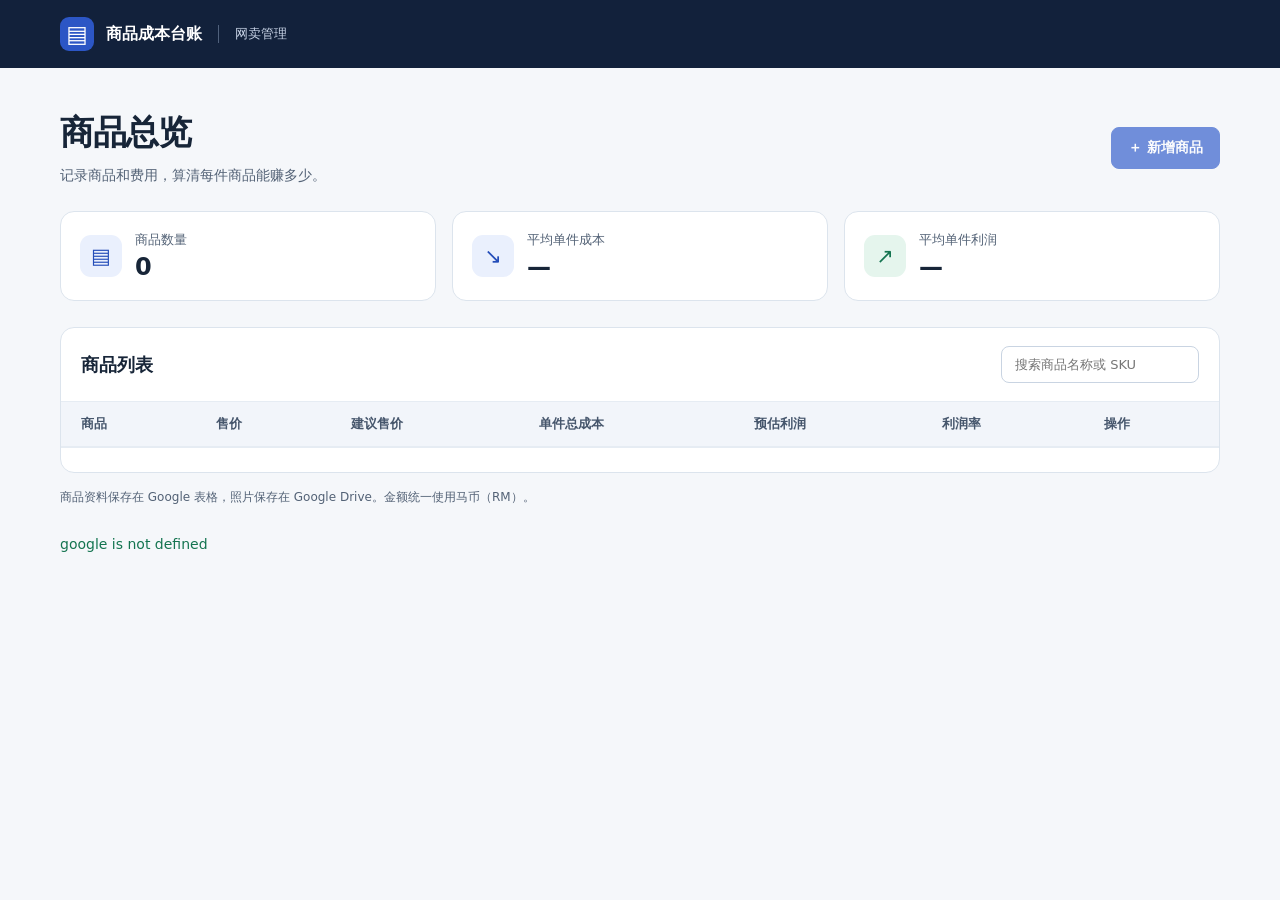
==== apps-script/Index.html @ 19ebf345 "Calculate unit cost from batch purchase" ====
<!doctype html>
<html lang="zh-Hans">
<head>
<meta charset="utf-8"><meta name="viewport" content="width=device-width,initial-scale=1">
<meta name="description" content="管理网卖商品，计算单件成本和预估利润">
<title>商品成本台账</title>
<style>
:root{font-family:Inter,"PingFang SC","Microsoft YaHei",system-ui,sans-serif;color:#172538;background:#f5f7fa;--muted:#536276;--border:#dce4ed;--blue:#194ac5;--green:#147450}
*{box-sizing:border-box}body{margin:0}button,input,select{font:inherit}button{cursor:pointer}button:disabled{cursor:wait;opacity:.6}[hidden]{display:none!important}
.wrap{width:min(1160px,calc(100% - 48px));margin:auto}.bar{background:#12213b;color:white}.brand{height:68px;display:flex;align-items:center;gap:12px;font-size:16px;font-weight:700}.logo{display:grid;place-items:center;width:34px;height:34px;border-radius:9px;background:#2c56c5;font-size:23px}.divider{height:18px;border-left:1px solid #50617c;margin:0 4px}.sub{color:#c9d4e7;font-size:13px;font-weight:400}
.heading{display:flex;align-items:center;justify-content:space-between;gap:16px;margin:42px 0 25px}h1{margin:0;font-size:34px;letter-spacing:-.04em}p{color:var(--muted);font-size:14px;line-height:1.6;margin:8px 0 0}
button,select,input{border:1px solid #c9d4e2;border-radius:8px;background:white;color:inherit;padding:10px 13px}button{font-weight:650;font-size:14px;white-space:nowrap}button:hover{background:#edf2f8}.primary{background:var(--blue);color:white;border-color:var(--blue);padding:11px 16px}.primary:hover{background:#143ba0}.stats{display:grid;grid-template-columns:repeat(3,1fr);gap:16px;margin-bottom:26px}
.card,.panel{background:white;border:1px solid var(--border);border-radius:14px}.card{display:grid;grid-template-columns:42px 1fr;gap:4px 13px;align-items:center;padding:19px;color:var(--muted);font-size:13px}.card strong{color:#172538;font-size:24px;overflow-wrap:anywhere}.stat-icon{width:42px;height:42px;border-radius:11px;background:#eaf0fd;color:#244db9;grid-row:span 2;display:grid;place-items:center;font-size:21px}.card:last-child .stat-icon{background:#e5f5ed;color:var(--green)}
.toolbar{display:flex;justify-content:space-between;align-items:center;gap:12px;padding:18px 20px}.toolbar h2,.modal-head h2{font-size:18px;margin:0}.filters{display:flex;gap:8px}.filters input,.filters select{font-size:13px}.scroll{overflow:auto}table{width:100%;min-width:790px;border-collapse:collapse;text-align:left;font-size:14px}th{font-size:13px;color:#46566c;background:#f2f5fa;font-weight:650}td,th{padding:13px 20px;border-block:1px solid #e6ecf3;white-space:nowrap}td{font-variant-numeric:tabular-nums}.product{display:flex;gap:10px;align-items:center}.product img,.placeholder{width:42px;height:42px;object-fit:cover;border-radius:8px;background:#eaf0fd}.placeholder{display:grid;place-items:center;color:#3458ad}.sku{display:block;color:var(--muted);font-size:12px;margin-top:4px}.product strong{white-space:normal;overflow-wrap:anywhere}.positive{color:var(--green)}.negative,.danger,#error{color:#ac2836}.empty{text-align:center;padding:44px 15px}.empty-icon{width:56px;height:56px;border-radius:15px;background:#eaf0fd;color:var(--blue);display:grid;place-items:center;margin:auto;font-size:28px}.empty h3{margin:14px 0 0}.empty button{margin-top:17px}.list-footer{padding:12px 20px;color:var(--muted);font-size:13px;border-top:1px solid #e6ecf3}.foot{margin:15px 0 25px;font-size:12px}
dialog{width:min(570px,calc(100% - 24px));max-height:calc(100dvh - 24px);border:1px solid var(--border);border-radius:16px;padding:0;color:inherit}dialog::backdrop{background:#12213b99}.modal-head,.modal-foot{padding:14px 20px;display:flex;align-items:center;justify-content:space-between;gap:10px}.modal-head{border-bottom:1px solid var(--border)}.modal-foot{border-top:1px solid var(--border)}.modal-body{padding:16px 20px}.modal-body h3{font-size:15px;margin:20px 0 10px}.modal-body h3 span{font-size:12px;color:var(--muted)}.fields,.estimate{display:grid;grid-template-columns:1fr 1fr;gap:10px}.fields input{display:block;width:100%;margin-top:5px}label,.estimate{font-size:13px;font-weight:600}.photo{display:flex;gap:12px;align-items:center;margin-bottom:14px}.photo img{width:72px;height:72px;border-radius:8px;object-fit:cover}.photo input{display:block;margin-top:5px;max-width:100%;font-size:12px}.estimate{margin-top:16px;padding:13px;background:#edf2fb;border-radius:8px;color:#43536c}.estimate strong{display:block;color:#15243a;margin-top:3px}.actions{display:flex;gap:8px;margin-left:auto}.link,.icon-button{border:0;background:transparent;color:var(--blue)}.link{padding:4px 0}.icon-button{font-size:24px;line-height:1;padding:4px 8px}.danger{border-color:#f0cbd0}#error:empty,#notice:empty{display:none}#notice{color:var(--green)}
@media(max-width:610px){.wrap{width:calc(100% - 28px)}.heading{margin-top:27px;align-items:flex-start}h1{font-size:26px}.stats{gap:7px}.card{display:flex;flex-direction:column;align-items:flex-start;padding:10px;gap:5px}.card strong{font-size:15px}.stat-icon{width:29px;height:29px;font-size:16px}.toolbar{align-items:flex-start;flex-direction:column;padding:14px}.filters{width:100%}.filters input{min-width:0;flex:1}.filters select{max-width:48%;padding-inline:5px}td,th{padding-inline:14px}}

</style>

</head>
<body>
<header class="bar"><div class="wrap brand"><span class="logo" aria-hidden="true">▤</span> 商品成本台账 <span class="divider"></span><span class="sub">网卖管理</span></div></header>
<main class="wrap">
<section class="heading"><div><h1>商品总览</h1><p>记录商品和费用，算清每件商品能赚多少。</p></div><button class="primary" id="add">＋ 新增商品</button></section>
<section class="stats" aria-label="商品摘要">
<div class="card"><span class="stat-icon" aria-hidden="true">▤</span><span>商品数量</span><strong id="count">0</strong></div>
<div class="card"><span class="stat-icon" aria-hidden="true">↘</span><span>平均单件成本</span><strong id="avgCost">—</strong></div>
<div class="card"><span class="stat-icon" aria-hidden="true">↗</span><span>平均单件利润</span><strong id="avgProfit">—</strong></div>
</section>
<section class="panel" aria-labelledby="listTitle">
<div class="toolbar"><h2 id="listTitle">商品列表</h2><div class="filters"><input id="search" type="search" placeholder="搜索商品名称或 SKU" aria-label="搜索商品"></div></div>
<div class="scroll"><table><thead><tr><th scope="col">商品</th><th scope="col">售价</th><th scope="col">建议售价</th><th scope="col">单件总成本</th><th scope="col">预估利润</th><th scope="col">利润率</th><th scope="col">操作</th></tr></thead><tbody id="rows"></tbody></table></div>
<div id="empty" class="empty" hidden><div class="empty-icon" aria-hidden="true">▤</div><h3 id="emptyTitle"></h3><p id="emptyText"></p><button class="primary" id="emptyAdd">＋ 新增商品</button></div>
<div id="listFooter" class="list-footer"></div>
</section>
<p class="foot">商品资料保存在 Google 表格，照片保存在 Google Drive。金额统一使用马币（RM）。</p>
<p id="notice" role="status"></p>
</main>
<dialog id="editor" aria-labelledby="editorTitle"><form id="productForm">
<div class="modal-head"><h2 id="editorTitle"></h2><button type="button" id="close" class="icon-button" aria-label="关闭">×</button></div>
<div class="modal-body">
<div class="photo"><img id="photoPreview" alt="商品照片预览" hidden><div><label for="photo">商品照片</label><input id="photo" type="file" accept="image/*"><button id="removePhoto" type="button" class="link" hidden>移除照片</button></div></div>
<div class="fields"><label>商品名称<input name="name" required maxlength="100" placeholder="例如 帆布手提包"></label><label>商品编号 SKU（选填）<input name="sku" maxlength="60" placeholder="例如 BAG-001"></label></div>
<h3>售价与单件费用 <span id="formCurrency"></span></h3>
<div class="fields">
<label>售价<input name="price" type="number" min="0" max="999999999" step="0.01" required placeholder="0.00"></label>
<label>进货总金额<input name="purchaseTotal" type="number" min="0" max="999999999" step="0.01" required placeholder="0.00"></label>
<label>进货数量（件）<input name="quantity" type="number" min="1" max="999999999" step="1" required placeholder="例如 50"></label>
<label>包装费<input name="packaging" type="number" min="0" max="999999999" step="0.01" placeholder="0.00"></label>
<label>卖家承担的运费<input name="shipping" type="number" min="0" max="999999999" step="0.01" placeholder="0.00"></label>
<label>平台费率 (%)<input name="rate" type="number" min="0" max="100" step="0.01" placeholder="0"></label>
<label>目标利润率 (%)<input name="target" type="number" min="0" max="100" step="0.01" value="20" required></label>
<label>其他费用<input name="other" type="number" min="0" max="999999999" step="0.01" placeholder="0.00"></label>
</div>
<div class="estimate"><div>每件进货成本 <strong id="unitPurchase"></strong></div><div>建议售价 <strong id="suggested"></strong></div><div>平台费 <strong id="fee"></strong></div><div>单件总成本 <strong id="cost"></strong></div><div>预估利润 <strong id="profit"></strong></div><div>利润率 <strong id="margin"></strong></div></div>
<p id="error" role="alert"></p>
</div>
<div class="modal-foot"><button type="button" id="delete" class="danger">删除商品</button><div class="actions"><button type="button" id="cancel">取消</button><button class="primary" id="save" type="submit">保存商品</button></div></div>
</form></dialog>
<script>
const by = id => document.getElementById(id);
const form = by('productForm');
const editor = by('editor');
const amounts = ['price', 'purchaseTotal', 'packaging', 'shipping', 'rate', 'other', 'target'];
let ready = false, products = [], active, photo, preview, busy = false;
const money = cents => 'RM ' + (cents / 100).toLocaleString('en-MY', {
  minimumFractionDigits: 2, maximumFractionDigits: 2
});
const percentage = value => value == null ? '—' : value.toFixed(1) + '%';

function calculate(p) {
  const fee = Number((BigInt(p.price) * BigInt(p.rate) + 5000n) / 10000n);
  const cost = p.purchase + p.packaging + p.shipping + p.other + fee;
  const profit = p.price - cost;
  const remaining = 10000 - p.rate - p.target;
  const base = p.purchase + p.packaging + p.shipping + p.other;
  const numerator = BigInt(base) * 10000n + (p.rate > 0 ? 5000n : 0n);
  const suggested = remaining > 0 ? Math.max(1, Number((numerator + BigInt(remaining) - 1n) / BigInt(remaining))) : null;
  return { fee, cost, profit, suggested, margin: p.price ? 100 * profit / p.price : null };
}

function rpc(method, ...args) {
  return new Promise((resolve, reject) => {
    const script = google.script.run.withSuccessHandler(resolve).withFailureHandler(reject);
    script[method](...args);
  });
}

const photoCache = new Map();
function loadPhoto(product) {
  const key = product.id + ':' + product.revision;
  if (!photoCache.has(key)) {
    const request = rpc('photoForProduct', product.id).catch(() => {
      photoCache.delete(key);
      return '';
    });
    photoCache.set(key, request);
  }
  return photoCache.get(key);
}

function newProductId() {
  return Array.from(crypto.getRandomValues(new Uint8Array(16)), byte => byte.toString(16).padStart(2, '0')).join('')
    .replace(/^(.{8})(.{4})(.{4})(.{4})(.{12})$/, '$1-$2-$3-$4-$5');
}

function asDataUrl(blob) {
  return new Promise((resolve, reject) => {
    const reader = new FileReader();
    reader.onload = () => resolve(reader.result);
    reader.onerror = () => reject(new Error('无法读取照片。'));
    reader.readAsDataURL(blob);
  });
}

function element(tag, value, className) {
  const node = document.createElement(tag);
  if (value != null) node.textContent = value;
  if (className) node.className = className;
  return node;
}

function render() {
  const body = by('rows');
  body.replaceChildren();
  const query = by('search').value.trim().toLowerCase();
  const filtered = products.filter(p => p.name.toLowerCase().includes(query) || p.sku.toLowerCase().includes(query));
  for (const p of filtered) {
    const { cost, profit, margin, suggested } = calculate(p);
    const row = body.insertRow();
    const info = element('div', null, 'product');
    if (p.photo) {
      const img = element('img');
      img.alt = '';
      img.loading = 'lazy';
      loadPhoto(p).then(source => { if (source) img.src = source; });
      info.append(img);
    } else {
      const placeholder = element('span', '▧', 'placeholder');
      placeholder.setAttribute('aria-hidden', 'true');
      info.append(placeholder);
    }
    const labels = element('div');
    labels.append(element('strong', p.name));
    if (p.sku) labels.append(element('span', p.sku, 'sku'));
    info.append(labels);
    row.insertCell().append(info);
    row.insertCell().textContent = money(p.price);
    row.insertCell().textContent = suggested == null ? '无法达到' : money(suggested);
    row.insertCell().textContent = money(cost);
    const profitCell = row.insertCell();
    profitCell.textContent = money(profit);
    profitCell.className = profit < 0 ? 'negative' : profit > 0 ? 'positive' : '';
    row.insertCell().textContent = percentage(margin);
    const edit = element('button', '查看 / 编辑');
    edit.setAttribute('aria-label', '查看或编辑 ' + p.name);
    edit.addEventListener('click', () => openEditor(p));
    row.insertCell().append(edit);
  }
  const totals = products.reduce((sum, p) => {
    const result = calculate(p);
    return { cost: sum.cost + result.cost, profit: sum.profit + result.profit };
  }, {cost: 0, profit: 0});
  by('count').textContent = products.length;
  by('avgCost').textContent = products.length ? money(totals.cost / products.length) : '—';
  by('avgProfit').textContent = products.length ? money(totals.profit / products.length) : '—';
  by('empty').hidden = filtered.length > 0;
  by('emptyTitle').textContent = products.length ? '找不到符合条件的商品' : '还没有商品';
  by('emptyText').textContent = products.length ? '试试其他商品名称或 SKU。' : '新增第一个商品，就能看到单件成本和利润。';
  by('emptyAdd').hidden = products.length > 0;
  by('listFooter').textContent = query ? `显示 ${filtered.length} 件，共 ${products.length} 件商品` : `共 ${products.length} 件商品`;
}

function readAmounts() {
  const values = Object.fromEntries(amounts.map(key => [key, Math.round((Number(form.elements[key].value) || 0) * 100)]));
  const quantity = Number(form.elements.quantity.value);
  const purchase = quantity > 0 ? Math.round(values.purchaseTotal / quantity) : 0;
  return {...values, quantity, purchase};
}

function updateEstimate() {
  const input = readAmounts();
  const validPurchase = form.elements.purchaseTotal.validity.valid && form.elements.quantity.validity.valid;
  by('unitPurchase').textContent = validPurchase ? money(input.purchase) : '—';
  const canSuggest = validPurchase &&
    ['packaging', 'shipping', 'rate', 'other', 'target'].every(key => form.elements[key].validity.valid);
  const recommendation = canSuggest ? calculate({...input, price: 0}).suggested : null;
  by('suggested').textContent = recommendation == null ? (canSuggest ? '费率与目标合计须低于 100%' : '—') : money(recommendation);
  const valid = validPurchase && amounts.every(key => form.elements[key].validity.valid || form.elements[key].validity.valueMissing);
  const values = valid ? calculate(input) : {};
  for (const id of ['fee', 'cost', 'profit']) by(id).textContent = values[id] == null ? '—' : money(values[id]);
  by('margin').textContent = percentage(values.margin);
}

function showPhoto() {
  if (preview?.startsWith('blob:')) URL.revokeObjectURL(preview);
  preview = photo instanceof Blob ? URL.createObjectURL(photo) : '';
  if (preview) by('photoPreview').src = preview;
  else by('photoPreview').removeAttribute('src');
  by('photoPreview').hidden = !preview;
  const item = active;
  if (photo === true && item) loadPhoto(item).then(source => {
    if (!source || !editor.open || active !== item || photo !== true) return;
    by('photoPreview').src = source;
    by('photoPreview').hidden = false;
  });
  by('removePhoto').hidden = !photo;
}

function openEditor(product) {
  if (!ready) return;
  form.reset();
  active = product;
  photo = product?.photo || null;
  by('error').textContent = '';
  by('notice').textContent = '';
  by('editorTitle').textContent = product ? '编辑商品' : '新增商品';
  by('delete').hidden = !product;
  by('formCurrency').textContent = 'RM';
  if (product) {
    form.elements.name.value = product.name;
    form.elements.sku.value = product.sku;
    form.elements.quantity.value = product.quantity;
    for (const key of amounts) form.elements[key].value = product[key] / 100;
  }
  showPhoto();
  updateEstimate();
  editor.showModal();
  form.elements.name.focus();
}

function setBusy(value) {
  busy = value;
  for (const id of ['save', 'delete', 'close', 'cancel', 'photo', 'removePhoto']) by(id).disabled = value;
}

async function refresh() {
  products = await rpc('listProducts');
  render();
}

by('add').onclick = by('emptyAdd').onclick = () => openEditor();
by('search').oninput = render;
by('close').onclick = by('cancel').onclick = () => editor.close();
editor.addEventListener('cancel', event => { if (busy) event.preventDefault(); });
editor.addEventListener('close', () => {
  photo = null;
  showPhoto();
});
form.addEventListener('input', updateEstimate);
by('photo').onchange = async () => {
  const file = by('photo').files[0];
  if (!file) return;
  by('error').textContent = '';
  setBusy(true);
  try {
    if (!file.type.startsWith('image/') || file.size > 20 * 1024 * 1024) throw new Error();
    const bitmap = await createImageBitmap(file);
    try {
      const ratio = Math.min(1, 900 / Math.max(bitmap.width, bitmap.height));
      const canvas = document.createElement('canvas');
      canvas.width = Math.max(1, Math.round(bitmap.width * ratio));
      canvas.height = Math.max(1, Math.round(bitmap.height * ratio));
      canvas.getContext('2d').drawImage(bitmap, 0, 0, canvas.width, canvas.height);
      const compressed = await new Promise(resolve => canvas.toBlob(resolve, 'image/webp', .85));
      if (!compressed) throw new Error();
      photo = compressed;
      showPhoto();
    } finally {
      bitmap.close();
    }
  } catch {
    by('photo').value = '';
    by('error').textContent = '无法读取照片。请选择可打开且小于 20 MB 的图片。';
  } finally {
    setBusy(false);
  }
};
by('removePhoto').onclick = () => {
  if (busy) return;
  photo = null;
  by('photo').value = '';
  showPhoto();
};
form.onsubmit = async event => {
  event.preventDefault();
  if (busy) return;
  const name = form.elements.name.value.trim();
  if (!name) {
    by('error').textContent = '请输入商品名称。';
    form.elements.name.focus();
    return;
  }
  const product = {
    id: active?.id || newProductId(), name, sku: form.elements.sku.value.trim(),
    ...readAmounts(), revision: active?.revision, keepPhoto: photo === true
  };
  setBusy(true);
  try {
    const photoData = photo instanceof Blob ? await asDataUrl(photo) : '';
    const saved = await rpc('saveProduct', product, photoData);
    products = [saved, ...products.filter(item => item.id !== saved.id)];
    render();
    editor.close();
    by('notice').textContent = '商品已保存。';
  } catch (error) {
    by('error').textContent = error.message || '无法保存商品，请重试。';
  } finally {
    setBusy(false);
  }
};
by('delete').onclick = async () => {
  if (busy || !active || !confirm('确定删除这件商品和照片？')) return;
  setBusy(true);
  try {
    await rpc('deleteProduct', active.id, active.revision);
    products = products.filter(item => item.id !== active.id);
    render();
    editor.close();
    by('notice').textContent = '商品已删除。';
  } catch {
    by('error').textContent = '无法删除商品，请重试。';
  } finally {
    setBusy(false);
  }
};

by('add').disabled = by('emptyAdd').disabled = true;
refresh().then(() => {
  ready = true;
  by('add').disabled = by('emptyAdd').disabled = false;
}).catch(error => {
  by('notice').textContent = error.message || '无法读取商品资料。请重新打开页面。';
});
window.addEventListener('focus', () => {
  if (ready && !editor.open && !busy) refresh().catch(() => {});
});

</script>
</body>
</html>
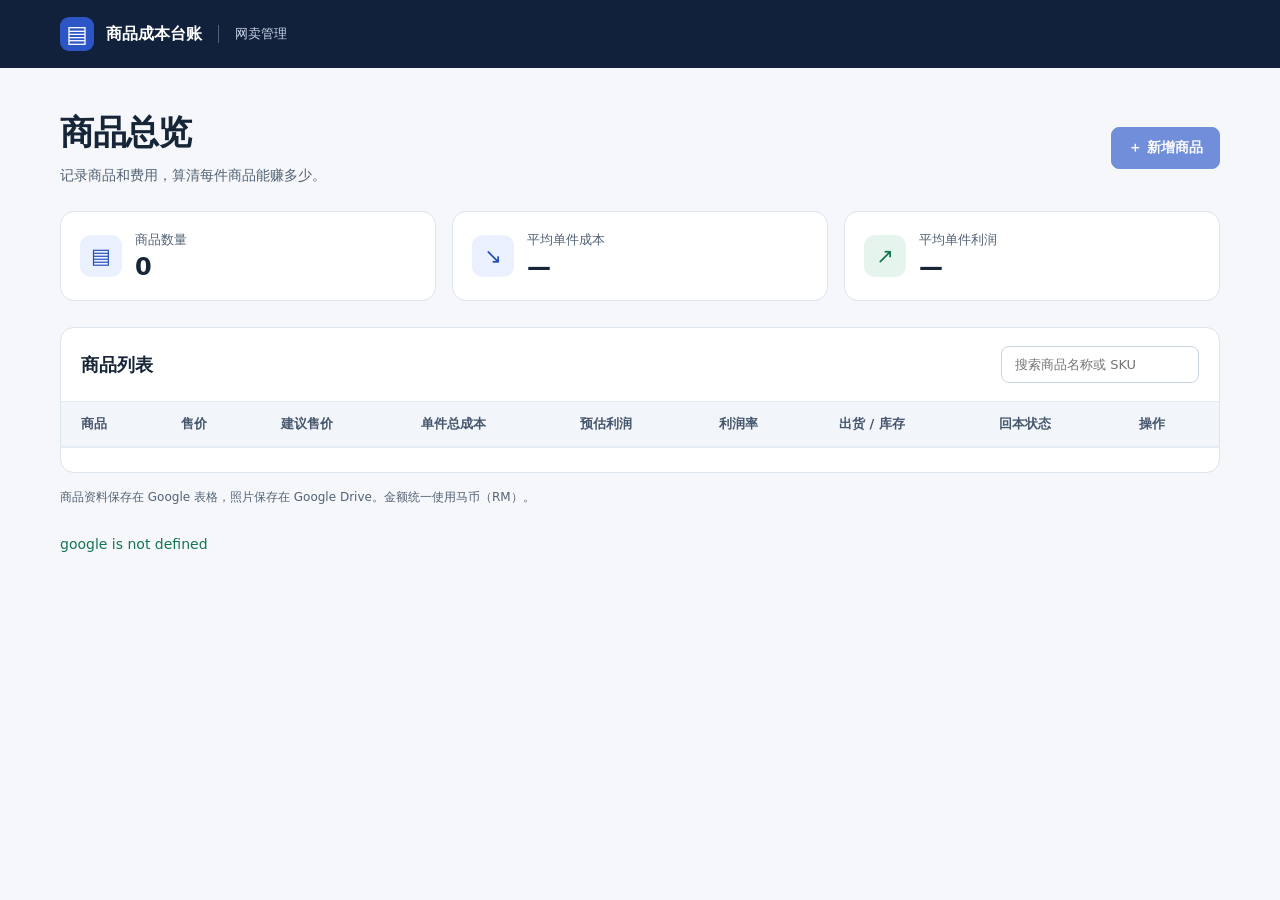
==== commit 17adf927: "Track purchase confirmation shipments and break-even" ====
--- a/apps-script/Index.html
+++ b/apps-script/Index.html
@@ -11,10 +11,11 @@
 .heading{display:flex;align-items:center;justify-content:space-between;gap:16px;margin:42px 0 25px}h1{margin:0;font-size:34px;letter-spacing:-.04em}p{color:var(--muted);font-size:14px;line-height:1.6;margin:8px 0 0}
 button,select,input{border:1px solid #c9d4e2;border-radius:8px;background:white;color:inherit;padding:10px 13px}button{font-weight:650;font-size:14px;white-space:nowrap}button:hover{background:#edf2f8}.primary{background:var(--blue);color:white;border-color:var(--blue);padding:11px 16px}.primary:hover{background:#143ba0}.stats{display:grid;grid-template-columns:repeat(3,1fr);gap:16px;margin-bottom:26px}
 .card,.panel{background:white;border:1px solid var(--border);border-radius:14px}.card{display:grid;grid-template-columns:42px 1fr;gap:4px 13px;align-items:center;padding:19px;color:var(--muted);font-size:13px}.card strong{color:#172538;font-size:24px;overflow-wrap:anywhere}.stat-icon{width:42px;height:42px;border-radius:11px;background:#eaf0fd;color:#244db9;grid-row:span 2;display:grid;place-items:center;font-size:21px}.card:last-child .stat-icon{background:#e5f5ed;color:var(--green)}
-.toolbar{display:flex;justify-content:space-between;align-items:center;gap:12px;padding:18px 20px}.toolbar h2,.modal-head h2{font-size:18px;margin:0}.filters{display:flex;gap:8px}.filters input,.filters select{font-size:13px}.scroll{overflow:auto}table{width:100%;min-width:790px;border-collapse:collapse;text-align:left;font-size:14px}th{font-size:13px;color:#46566c;background:#f2f5fa;font-weight:650}td,th{padding:13px 20px;border-block:1px solid #e6ecf3;white-space:nowrap}td{font-variant-numeric:tabular-nums}.product{display:flex;gap:10px;align-items:center}.product img,.placeholder{width:42px;height:42px;object-fit:cover;border-radius:8px;background:#eaf0fd}.placeholder{display:grid;place-items:center;color:#3458ad}.sku{display:block;color:var(--muted);font-size:12px;margin-top:4px}.product strong{white-space:normal;overflow-wrap:anywhere}.positive{color:var(--green)}.negative,.danger,#error{color:#ac2836}.empty{text-align:center;padding:44px 15px}.empty-icon{width:56px;height:56px;border-radius:15px;background:#eaf0fd;color:var(--blue);display:grid;place-items:center;margin:auto;font-size:28px}.empty h3{margin:14px 0 0}.empty button{margin-top:17px}.list-footer{padding:12px 20px;color:var(--muted);font-size:13px;border-top:1px solid #e6ecf3}.foot{margin:15px 0 25px;font-size:12px}
+.toolbar{display:flex;justify-content:space-between;align-items:center;gap:12px;padding:18px 20px}.toolbar h2,.modal-head h2{font-size:18px;margin:0}.filters{display:flex;gap:8px}.filters input,.filters select{font-size:13px}.scroll{overflow:auto}table{width:100%;min-width:1020px;border-collapse:collapse;text-align:left;font-size:14px}th{font-size:13px;color:#46566c;background:#f2f5fa;font-weight:650}td,th{padding:13px 20px;border-block:1px solid #e6ecf3;white-space:nowrap}td{font-variant-numeric:tabular-nums}.product{display:flex;gap:10px;align-items:center}.product img,.placeholder{width:42px;height:42px;object-fit:cover;border-radius:8px;background:#eaf0fd}.placeholder{display:grid;place-items:center;color:#3458ad}.sku{display:block;color:var(--muted);font-size:12px;margin-top:4px}.product strong{white-space:normal;overflow-wrap:anywhere}.positive{color:var(--green)}.negative,.danger,#error{color:#ac2836}.empty{text-align:center;padding:44px 15px}.empty-icon{width:56px;height:56px;border-radius:15px;background:#eaf0fd;color:var(--blue);display:grid;place-items:center;margin:auto;font-size:28px}.empty h3{margin:14px 0 0}.empty button{margin-top:17px}.list-footer{padding:12px 20px;color:var(--muted);font-size:13px;border-top:1px solid #e6ecf3}.foot{margin:15px 0 25px;font-size:12px}
 dialog{width:min(570px,calc(100% - 24px));max-height:calc(100dvh - 24px);border:1px solid var(--border);border-radius:16px;padding:0;color:inherit}dialog::backdrop{background:#12213b99}.modal-head,.modal-foot{padding:14px 20px;display:flex;align-items:center;justify-content:space-between;gap:10px}.modal-head{border-bottom:1px solid var(--border)}.modal-foot{border-top:1px solid var(--border)}.modal-body{padding:16px 20px}.modal-body h3{font-size:15px;margin:20px 0 10px}.modal-body h3 span{font-size:12px;color:var(--muted)}.fields,.estimate{display:grid;grid-template-columns:1fr 1fr;gap:10px}.fields input{display:block;width:100%;margin-top:5px}label,.estimate{font-size:13px;font-weight:600}.photo{display:flex;gap:12px;align-items:center;margin-bottom:14px}.photo img{width:72px;height:72px;border-radius:8px;object-fit:cover}.photo input{display:block;margin-top:5px;max-width:100%;font-size:12px}.estimate{margin-top:16px;padding:13px;background:#edf2fb;border-radius:8px;color:#43536c}.estimate strong{display:block;color:#15243a;margin-top:3px}.actions{display:flex;gap:8px;margin-left:auto}.link,.icon-button{border:0;background:transparent;color:var(--blue)}.link{padding:4px 0}.icon-button{font-size:24px;line-height:1;padding:4px 8px}.danger{border-color:#f0cbd0}#error:empty,#notice:empty{display:none}#notice{color:var(--green)}
 @media(max-width:610px){.wrap{width:calc(100% - 28px)}.heading{margin-top:27px;align-items:flex-start}h1{font-size:26px}.stats{gap:7px}.card{display:flex;flex-direction:column;align-items:flex-start;padding:10px;gap:5px}.card strong{font-size:15px}.stat-icon{width:29px;height:29px;font-size:16px}.toolbar{align-items:flex-start;flex-direction:column;padding:14px}.filters{width:100%}.filters input{min-width:0;flex:1}.filters select{max-width:48%;padding-inline:5px}td,th{padding-inline:14px}}
 
+.row-actions{display:flex;gap:6px}#saleFields{margin-top:12px}#stockError{color:#ac2836}
 </style>
 
 </head>
@@ -29,7 +30,7 @@
 </section>
 <section class="panel" aria-labelledby="listTitle">
 <div class="toolbar"><h2 id="listTitle">商品列表</h2><div class="filters"><input id="search" type="search" placeholder="搜索商品名称或 SKU" aria-label="搜索商品"></div></div>
-<div class="scroll"><table><thead><tr><th scope="col">商品</th><th scope="col">售价</th><th scope="col">建议售价</th><th scope="col">单件总成本</th><th scope="col">预估利润</th><th scope="col">利润率</th><th scope="col">操作</th></tr></thead><tbody id="rows"></tbody></table></div>
+<div class="scroll"><table><thead><tr><th scope="col">商品</th><th scope="col">售价</th><th scope="col">建议售价</th><th scope="col">单件总成本</th><th scope="col">预估利润</th><th scope="col">利润率</th><th scope="col">出货 / 库存</th><th scope="col">回本状态</th><th scope="col">操作</th></tr></thead><tbody id="rows"></tbody></table></div>
 <div id="empty" class="empty" hidden><div class="empty-icon" aria-hidden="true">▤</div><h3 id="emptyTitle"></h3><p id="emptyText"></p><button class="primary" id="emptyAdd">＋ 新增商品</button></div>
 <div id="listFooter" class="list-footer"></div>
 </section>
@@ -43,7 +44,7 @@
 <div class="fields"><label>商品名称<input name="name" required maxlength="100" placeholder="例如 帆布手提包"></label><label>商品编号 SKU（选填）<input name="sku" maxlength="60" placeholder="例如 BAG-001"></label></div>
 <h3>售价与单件费用 <span id="formCurrency"></span></h3>
 <div class="fields">
-<label>售价<input name="price" type="number" min="0" max="999999999" step="0.01" required placeholder="0.00"></label>
+<label>售价（选填）<input name="price" type="number" min="0" max="999999999" step="0.01" placeholder="待定"></label>
 <label>进货总金额<input name="purchaseTotal" type="number" min="0" max="999999999" step="0.01" required placeholder="0.00"></label>
 <label>进货数量（件）<input name="quantity" type="number" min="1" max="999999999" step="1" required placeholder="例如 50"></label>
 <label>包装费<input name="packaging" type="number" min="0" max="999999999" step="0.01" placeholder="0.00"></label>
@@ -57,10 +58,31 @@
 </div>
 <div class="modal-foot"><button type="button" id="delete" class="danger">删除商品</button><div class="actions"><button type="button" id="cancel">取消</button><button class="primary" id="save" type="submit">保存商品</button></div></div>
 </form></dialog>
+<dialog id="stockEditor" aria-labelledby="stockTitle">
+<form id="stockForm">
+<div class="modal-head"><h2 id="stockTitle"></h2><button type="button" id="stockClose" class="icon-button" aria-label="关闭">×</button></div>
+<div class="modal-body">
+<div class="estimate" id="stockSummary"></div>
+<p id="stockHint"></p>
+<div id="saleFields" class="fields">
+<label>本次出货数量（件）<input name="quantity" type="number" min="1" step="1" required></label>
+<label>本次实际销售收入（RM）<input name="revenue" type="number" min="0" max="999999999" step="0.01" required></label>
+<label>本次实际销售费用（RM，选填）<input name="costs" type="number" min="0" max="999999999" step="0.01"></label>
+</div>
+<p id="estimatedSaleCosts" hidden>销售费用留空时，按商品设定的平台费率、包装、运费和其他费用估算。</p>
+<p id="stockError" role="alert"></p>
+</div>
+<div class="modal-foot"><div class="actions"><button class="primary" id="stockSave" type="submit"></button></div></div>
+</form>
+</dialog>
 <script>
 const by = id => document.getElementById(id);
 const form = by('productForm');
 const editor = by('editor');
+const stockEditor = by('stockEditor');
+const stockForm = by('stockForm');
+let stockProduct;
+let stockBusy = false;
 const amounts = ['price', 'purchaseTotal', 'packaging', 'shipping', 'rate', 'other', 'target'];
 let ready = false, products = [], active, photo, preview, busy = false;
 const money = cents => 'RM ' + (cents / 100).toLocaleString('en-MY', {
@@ -69,9 +91,9 @@
 const percentage = value => value == null ? '—' : value.toFixed(1) + '%';
 
 function calculate(p) {
-  const fee = Number((BigInt(p.price) * BigInt(p.rate) + 5000n) / 10000n);
-  const cost = p.purchase + p.packaging + p.shipping + p.other + fee;
-  const profit = p.price - cost;
+  const fee = p.price == null ? null : Number((BigInt(p.price) * BigInt(p.rate) + 5000n) / 10000n);
+  const cost = p.purchase + p.packaging + p.shipping + p.other + (fee ?? 0);
+  const profit = p.price == null ? null : p.price - cost;
   const remaining = 10000 - p.rate - p.target;
   const base = p.purchase + p.packaging + p.shipping + p.other;
   const numerator = BigInt(base) * 10000n + (p.rate > 0 ? 5000n : 0n);
@@ -145,25 +167,34 @@
     if (p.sku) labels.append(element('span', p.sku, 'sku'));
     info.append(labels);
     row.insertCell().append(info);
-    row.insertCell().textContent = money(p.price);
+    row.insertCell().textContent = p.price == null ? '待定' : money(p.price);
     row.insertCell().textContent = suggested == null ? '无法达到' : money(suggested);
     row.insertCell().textContent = money(cost);
     const profitCell = row.insertCell();
-    profitCell.textContent = money(profit);
+    profitCell.textContent = profit == null ? '—' : money(profit);
     profitCell.className = profit < 0 ? 'negative' : profit > 0 ? 'positive' : '';
     row.insertCell().textContent = percentage(margin);
+    row.insertCell().textContent = p.received ? p.sold + ' 已出 / ' + (p.quantity - p.sold) + ' 剩余' : '未进货';
+    const net = p.revenue - p.sellingCosts;
+    row.insertCell().textContent = p.received
+      ? (net >= p.purchaseTotal ? '已回本' : '差 ' + money(p.purchaseTotal - net))
+      : '—';
     const edit = element('button', '查看 / 编辑');
     edit.setAttribute('aria-label', '查看或编辑 ' + p.name);
     edit.addEventListener('click', () => openEditor(p));
-    row.insertCell().append(edit);
+    const stock = element('button', p.received ? (p.sold < p.quantity ? '记录出货' : '查看出货') : '确认进货');
+    stock.addEventListener('click', () => openStock(p));
+    const actions = element('div', null, 'row-actions');
+    actions.append(edit, stock);
+    row.insertCell().append(actions);
   }
   const totals = products.reduce((sum, p) => {
     const result = calculate(p);
-    return { cost: sum.cost + result.cost, profit: sum.profit + result.profit };
-  }, {cost: 0, profit: 0});
+    return { cost: sum.cost + result.cost, profit: sum.profit + (result.profit ?? 0), priced: sum.priced + Number(result.profit != null) };
+  }, {cost: 0, profit: 0, priced: 0});
   by('count').textContent = products.length;
   by('avgCost').textContent = products.length ? money(totals.cost / products.length) : '—';
-  by('avgProfit').textContent = products.length ? money(totals.profit / products.length) : '—';
+  by('avgProfit').textContent = totals.priced ? money(totals.profit / totals.priced) : '—';
   by('empty').hidden = filtered.length > 0;
   by('emptyTitle').textContent = products.length ? '找不到符合条件的商品' : '还没有商品';
   by('emptyText').textContent = products.length ? '试试其他商品名称或 SKU。' : '新增第一个商品，就能看到单件成本和利润。';
@@ -175,7 +206,8 @@
   const values = Object.fromEntries(amounts.map(key => [key, Math.round((Number(form.elements[key].value) || 0) * 100)]));
   const quantity = Number(form.elements.quantity.value);
   const purchase = quantity > 0 ? Math.round(values.purchaseTotal / quantity) : 0;
-  return {...values, quantity, purchase};
+  const price = form.elements.price.value === '' ? null : values.price;
+  return {...values, price, quantity, purchase};
 }
 
 function updateEstimate() {
@@ -210,6 +242,8 @@
 function openEditor(product) {
   if (!ready) return;
   form.reset();
+  form.elements.purchaseTotal.readOnly = false;
+  form.elements.quantity.readOnly = false;
   active = product;
   photo = product?.photo || null;
   by('error').textContent = '';
@@ -221,7 +255,11 @@
     form.elements.name.value = product.name;
     form.elements.sku.value = product.sku;
     form.elements.quantity.value = product.quantity;
-    for (const key of amounts) form.elements[key].value = product[key] / 100;
+    for (const key of amounts) form.elements[key].value = product[key] == null ? '' : product[key] / 100;
+    if (product.received) {
+      form.elements.purchaseTotal.readOnly = true;
+      form.elements.quantity.readOnly = true;
+    }
   }
   showPhoto();
   updateEstimate();
@@ -238,6 +276,66 @@
   products = await rpc('listProducts');
   render();
 }
+
+function openStock(product) {
+  stockProduct = product;
+  stockForm.reset();
+  by('stockError').textContent = '';
+  const remaining = product.quantity - product.sold;
+  const canShip = product.received && remaining > 0;
+  const submit = by('stockSave');
+  submit.hidden = product.received && !canShip;
+  submit.textContent = product.received ? '保存出货' : '确认已进货';
+  by('stockTitle').textContent = product.name + ' · ' + (product.received ? '出货与回本' : '确认进货');
+  by('stockHint').textContent = product.received ? '' : '确认后会计入已投入成本，并锁定本批进货金额和数量。';
+  by('saleFields').hidden = by('estimatedSaleCosts').hidden = !canShip;
+  for (const key of ['quantity', 'revenue', 'costs']) stockForm.elements[key].disabled = !canShip;
+  stockForm.elements.quantity.max = remaining;
+  const net = product.revenue - product.sellingCosts;
+  const items = product.received ? [
+    ['已投入进货成本', money(product.purchaseTotal)],
+    ['已记销售费用', money(product.sellingCosts)],
+    ['累计投入（含销售费用）', money(product.purchaseTotal + product.sellingCosts)],
+    ['实际销售收入', money(product.revenue)],
+    ['扣费用后收回', money(net)],
+    ['累计出货 / 剩余', product.sold + ' 件 / ' + remaining + ' 件'],
+    ['回本状态', net >= product.purchaseTotal ? '已回本' : '还差 ' + money(product.purchaseTotal - net)]
+  ] : [['本批数量', product.quantity + ' 件'], ['本批进货金额', money(product.purchaseTotal)]];
+  by('stockSummary').replaceChildren(...items.map(([label, value]) => {
+    const item = element('div', label);
+    item.append(element('strong', value));
+    return item;
+  }));
+  stockEditor.showModal();
+}
+
+by('stockClose').onclick = () => stockEditor.close();
+stockEditor.addEventListener('cancel', event => { if (stockBusy) event.preventDefault(); });
+stockForm.onsubmit = async event => {
+  event.preventDefault();
+  if (stockBusy) return;
+  const fields = stockForm.elements;
+  const sale = stockProduct.received ? {
+    quantity: Number(fields.quantity.value),
+    revenue: Math.round(Number(fields.revenue.value) * 100),
+    costs: fields.costs.value === '' ? null : Math.round(Number(fields.costs.value) * 100)
+  } : null;
+  stockBusy = true;
+  by('stockSave').disabled = by('stockClose').disabled = true;
+  by('stockError').textContent = '';
+  try {
+    const saved = await rpc('recordInventory', stockProduct.id, stockProduct.revision, sale);
+    products = products.map(product => product.id === saved.id ? saved : product);
+    render();
+    stockEditor.close();
+    by('notice').textContent = sale ? '出货已保存。' : '已确认进货。';
+  } catch (error) {
+    by('stockError').textContent = error.message || '无法保存，请重试。';
+  } finally {
+    stockBusy = false;
+    by('stockSave').disabled = by('stockClose').disabled = false;
+  }
+};
 
 by('add').onclick = by('emptyAdd').onclick = () => openEditor();
 by('search').oninput = render;
@@ -333,7 +431,7 @@
   by('notice').textContent = error.message || '无法读取商品资料。请重新打开页面。';
 });
 window.addEventListener('focus', () => {
-  if (ready && !editor.open && !busy) refresh().catch(() => {});
+  if (ready && !editor.open && !stockEditor.open && !busy) refresh().catch(() => {});
 });
 
 </script>
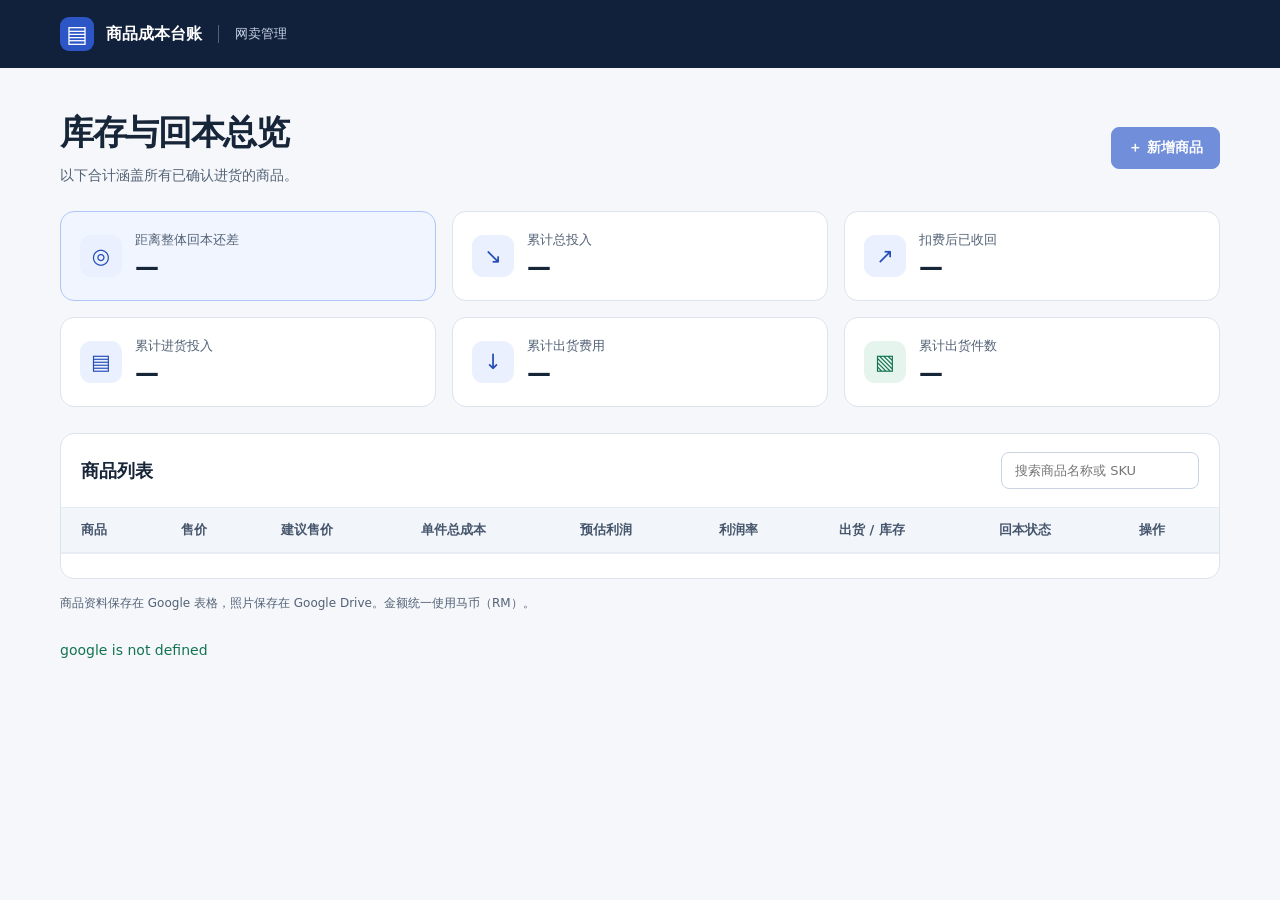
==== commit b16e093a: "Show overall investment and break-even totals" ====
--- a/apps-script/Index.html
+++ b/apps-script/Index.html
@@ -16,17 +16,21 @@
 @media(max-width:610px){.wrap{width:calc(100% - 28px)}.heading{margin-top:27px;align-items:flex-start}h1{font-size:26px}.stats{gap:7px}.card{display:flex;flex-direction:column;align-items:flex-start;padding:10px;gap:5px}.card strong{font-size:15px}.stat-icon{width:29px;height:29px;font-size:16px}.toolbar{align-items:flex-start;flex-direction:column;padding:14px}.filters{width:100%}.filters input{min-width:0;flex:1}.filters select{max-width:48%;padding-inline:5px}td,th{padding-inline:14px}}
 
 .row-actions{display:flex;gap:6px}#saleFields{margin-top:12px}#stockError{color:#ac2836}
+.stats .card:first-child{border-color:#b0c5fa;background:#f1f5ff}
 </style>
 
 </head>
 <body>
 <header class="bar"><div class="wrap brand"><span class="logo" aria-hidden="true">▤</span> 商品成本台账 <span class="divider"></span><span class="sub">网卖管理</span></div></header>
 <main class="wrap">
-<section class="heading"><div><h1>商品总览</h1><p>记录商品和费用，算清每件商品能赚多少。</p></div><button class="primary" id="add">＋ 新增商品</button></section>
-<section class="stats" aria-label="商品摘要">
-<div class="card"><span class="stat-icon" aria-hidden="true">▤</span><span>商品数量</span><strong id="count">0</strong></div>
-<div class="card"><span class="stat-icon" aria-hidden="true">↘</span><span>平均单件成本</span><strong id="avgCost">—</strong></div>
-<div class="card"><span class="stat-icon" aria-hidden="true">↗</span><span>平均单件利润</span><strong id="avgProfit">—</strong></div>
+<section class="heading"><div><h1>库存与回本总览</h1><p>以下合计涵盖所有已确认进货的商品。</p></div><button class="primary" id="add">＋ 新增商品</button></section>
+<section class="stats" aria-label="库存与回本合计">
+<div class="card"><span class="stat-icon" aria-hidden="true">◎</span><span>距离整体回本还差</span><strong id="gap">—</strong></div>
+<div class="card"><span class="stat-icon" aria-hidden="true">↘</span><span>累计总投入</span><strong id="spent">—</strong></div>
+<div class="card"><span class="stat-icon" aria-hidden="true">↗</span><span>扣费后已收回</span><strong id="recovered">—</strong></div>
+<div class="card"><span class="stat-icon" aria-hidden="true">▤</span><span>累计进货投入</span><strong id="purchaseSpent">—</strong></div>
+<div class="card"><span class="stat-icon" aria-hidden="true">↓</span><span>累计出货费用</span><strong id="shippingSpent">—</strong></div>
+<div class="card"><span class="stat-icon" aria-hidden="true">▧</span><span>累计出货件数</span><strong id="shipped">—</strong></div>
 </section>
 <section class="panel" aria-labelledby="listTitle">
 <div class="toolbar"><h2 id="listTitle">商品列表</h2><div class="filters"><input id="search" type="search" placeholder="搜索商品名称或 SKU" aria-label="搜索商品"></div></div>
@@ -66,10 +70,10 @@
 <p id="stockHint"></p>
 <div id="saleFields" class="fields">
 <label>本次出货数量（件）<input name="quantity" type="number" min="1" step="1" required></label>
-<label>本次实际销售收入（RM）<input name="revenue" type="number" min="0" max="999999999" step="0.01" required></label>
-<label>本次实际销售费用（RM，选填）<input name="costs" type="number" min="0" max="999999999" step="0.01"></label>
+<label>这次卖货收了多少（RM）<input name="revenue" placeholder="填全部出货的收入总额" type="number" min="0" max="999999999" step="0.01" required></label>
+<label>这次卖货花了多少（RM，选填）<input name="costs" placeholder="平台费、包装费、卖家运费等" type="number" min="0" max="999999999" step="0.01"></label>
 </div>
-<p id="estimatedSaleCosts" hidden>销售费用留空时，按商品设定的平台费率、包装、运费和其他费用估算。</p>
+<p id="estimatedSaleCosts" hidden>收入填扣费前的总额。卖货费用留空时，系统按商品设置估算。</p>
 <p id="stockError" role="alert"></p>
 </div>
 <div class="modal-foot"><div class="actions"><button class="primary" id="stockSave" type="submit"></button></div></div>
@@ -140,6 +144,21 @@
   if (value != null) node.textContent = value;
   if (className) node.className = className;
   return node;
+}
+
+function summarizeInventory(items) {
+  const totals = {batches: 0, purchase: 0, fees: 0, revenue: 0, shipped: 0};
+  for (const product of items) {
+    if (!product.received) continue;
+    totals.batches++;
+    totals.purchase += product.purchaseTotal;
+    totals.fees += product.sellingCosts;
+    totals.revenue += product.revenue;
+    totals.shipped += product.sold;
+  }
+  const spent = totals.purchase + totals.fees;
+  const recovered = totals.revenue - totals.fees;
+  return {...totals, spent, recovered, gap: Math.max(0, spent - totals.revenue)};
 }
 
 function render() {
@@ -188,13 +207,14 @@
     actions.append(edit, stock);
     row.insertCell().append(actions);
   }
-  const totals = products.reduce((sum, p) => {
-    const result = calculate(p);
-    return { cost: sum.cost + result.cost, profit: sum.profit + (result.profit ?? 0), priced: sum.priced + Number(result.profit != null) };
-  }, {cost: 0, profit: 0, priced: 0});
-  by('count').textContent = products.length;
-  by('avgCost').textContent = products.length ? money(totals.cost / products.length) : '—';
-  by('avgProfit').textContent = totals.priced ? money(totals.profit / totals.priced) : '—';
+  const totals = summarizeInventory(products);
+  by('gap').textContent = totals.batches === 0 ? '—' : totals.gap ? money(totals.gap) : '已回本';
+  by('spent').textContent = money(totals.spent);
+  by('recovered').textContent = money(totals.recovered);
+  by('purchaseSpent').textContent = money(totals.purchase);
+  by('shippingSpent').textContent = money(totals.fees);
+  by('shipped').textContent = totals.shipped.toLocaleString('en-MY') + ' 件';
+
   by('empty').hidden = filtered.length > 0;
   by('emptyTitle').textContent = products.length ? '找不到符合条件的商品' : '还没有商品';
   by('emptyText').textContent = products.length ? '试试其他商品名称或 SKU。' : '新增第一个商品，就能看到单件成本和利润。';
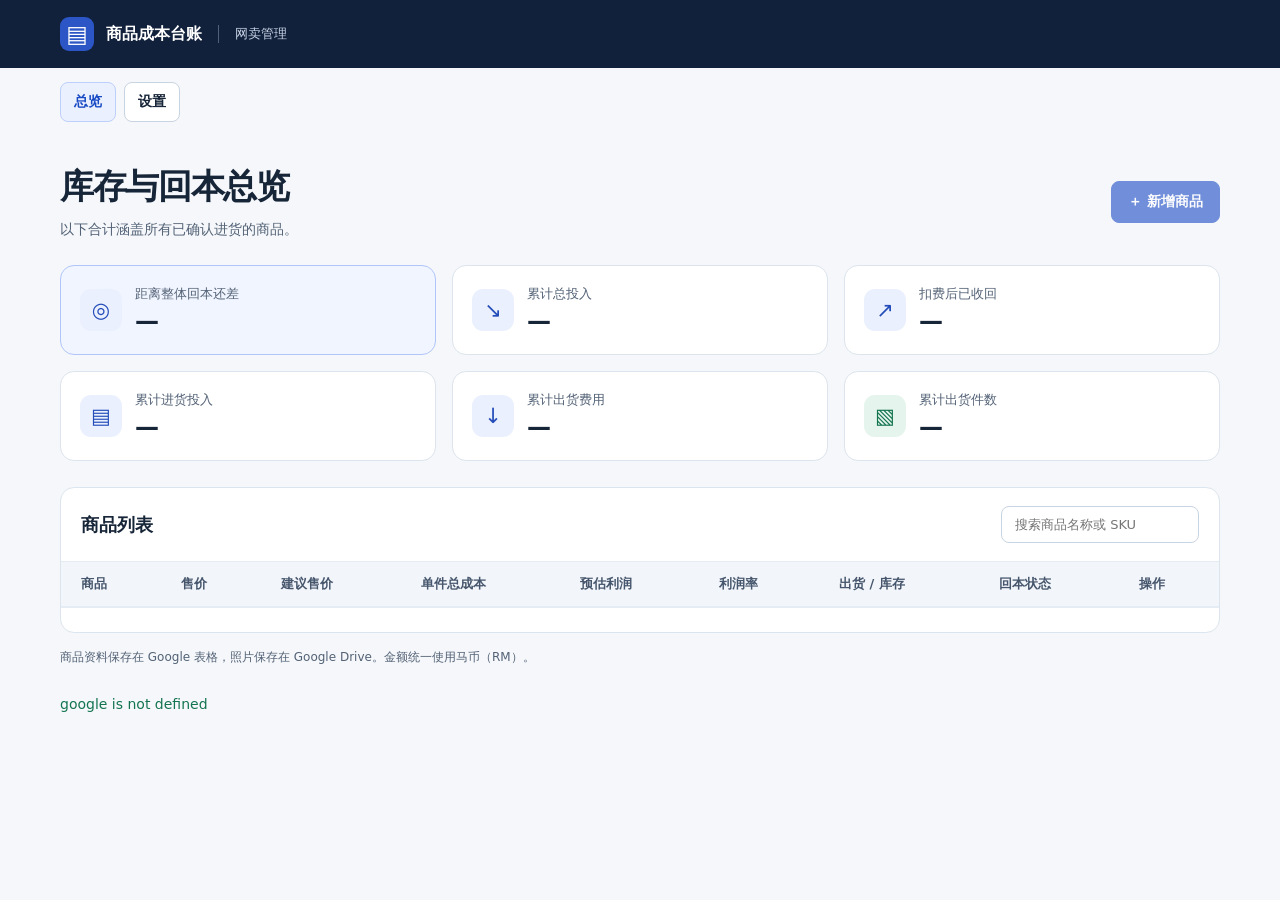
==== commit c49569df: "Add company name and logo settings" ====
--- a/apps-script/Index.html
+++ b/apps-script/Index.html
@@ -17,12 +17,22 @@
 
 .row-actions{display:flex;gap:6px}#saleFields{margin-top:12px}#stockError{color:#ac2836}
 .stats .card:first-child{border-color:#b0c5fa;background:#f1f5ff}
+#brandLogo{width:36px;height:36px;border-radius:8px;object-fit:contain;background:white}
+#brandName{overflow:hidden;text-overflow:ellipsis;white-space:nowrap;min-width:0}
+.top-nav{display:flex;gap:8px;padding-top:14px}.top-nav button[aria-pressed="true"]{background:#eaf0fd;color:#194ac5;border-color:#bdd0fb}
+.company-panel{margin:26px 0;padding:22px;max-width:520px}.company-panel form{display:grid;gap:14px;margin-top:18px}.company-panel input{display:block;width:100%;margin-top:5px}
+#companyPreview{width:96px;height:96px;object-fit:contain;border:1px solid var(--border);border-radius:8px}#companyRemove{justify-self:start}
 </style>
 
 </head>
 <body>
-<header class="bar"><div class="wrap brand"><span class="logo" aria-hidden="true">▤</span> 商品成本台账 <span class="divider"></span><span class="sub">网卖管理</span></div></header>
+<header class="bar"><div class="wrap brand"><span class="logo" id="brandIcon" aria-hidden="true">▤</span><img id="brandLogo" alt="" hidden><span id="brandName">商品成本台账</span> <span class="divider"></span><span class="sub">网卖管理</span></div></header>
+<nav class="wrap top-nav" aria-label="页面导航">
+<button id="dashboardTab" type="button" aria-controls="dashboardPanel" aria-pressed="true">总览</button>
+<button id="settingsTab" type="button" aria-controls="settingsPanel" aria-pressed="false">设置</button>
+</nav>
 <main class="wrap">
+<div id="dashboardPanel">
 <section class="heading"><div><h1>库存与回本总览</h1><p>以下合计涵盖所有已确认进货的商品。</p></div><button class="primary" id="add">＋ 新增商品</button></section>
 <section class="stats" aria-label="库存与回本合计">
 <div class="card"><span class="stat-icon" aria-hidden="true">◎</span><span>距离整体回本还差</span><strong id="gap">—</strong></div>
@@ -40,6 +50,18 @@
 </section>
 <p class="foot">商品资料保存在 Google 表格，照片保存在 Google Drive。金额统一使用马币（RM）。</p>
 <p id="notice" role="status"></p>
+</div>
+<section id="settingsPanel" class="panel company-panel" hidden aria-labelledby="companyTitle">
+<h1 id="companyTitle">公司设置</h1>
+<form id="companyForm">
+<label>公司名称<input id="companyName" maxlength="80" placeholder="输入你的公司名称"></label>
+<label>公司 Logo<input id="companyLogo" type="file" accept="image/*"></label>
+<img id="companyPreview" alt="公司 Logo 预览" hidden>
+<button id="companyRemove" type="button" hidden>移除 Logo</button>
+<div><button class="primary" id="companySave" type="submit" disabled>保存设置</button></div>
+<p id="companyStatus" role="status"></p>
+</form>
+</section>
 </main>
 <dialog id="editor" aria-labelledby="editorTitle"><form id="productForm">
 <div class="modal-head"><h2 id="editorTitle"></h2><button type="button" id="close" class="icon-button" aria-label="关闭">×</button></div>
@@ -70,10 +92,10 @@
 <p id="stockHint"></p>
 <div id="saleFields" class="fields">
 <label>本次出货数量（件）<input name="quantity" type="number" min="1" step="1" required></label>
-<label>这次卖货收了多少（RM）<input name="revenue" placeholder="填全部出货的收入总额" type="number" min="0" max="999999999" step="0.01" required></label>
-<label>这次卖货花了多少（RM，选填）<input name="costs" placeholder="平台费、包装费、卖家运费等" type="number" min="0" max="999999999" step="0.01"></label>
+<label><span id="stockRevenueLabel">本次销售收入（RM）</span><input name="revenue" placeholder="填全部出货的收入总额" type="number" min="0" max="999999999" step="0.01" required></label>
+<label>本次包装费（RM）<input name="packaging" type="number" min="0" max="999999999" step="0.01" value="0"></label>
 </div>
-<p id="estimatedSaleCosts" hidden>收入填扣费前的总额。卖货费用留空时，系统按商品设置估算。</p>
+<p id="estimatedSaleCosts" hidden>包装费填本次出货的总额，默认 RM 0。平台费、卖家运费和其他费用按商品设定计算。</p>
 <p id="stockError" role="alert"></p>
 </div>
 <div class="modal-foot"><div class="actions"><button class="primary" id="stockSave" type="submit"></button></div></div>
@@ -309,8 +331,11 @@
   by('stockTitle').textContent = product.name + ' · ' + (product.received ? '出货与回本' : '确认进货');
   by('stockHint').textContent = product.received ? '' : '确认后会计入已投入成本，并锁定本批进货金额和数量。';
   by('saleFields').hidden = by('estimatedSaleCosts').hidden = !canShip;
-  for (const key of ['quantity', 'revenue', 'costs']) stockForm.elements[key].disabled = !canShip;
+  for (const key of ['quantity', 'revenue', 'packaging']) stockForm.elements[key].disabled = !canShip;
   stockForm.elements.quantity.max = remaining;
+  stockForm.elements.revenue.readOnly = product.price != null;
+  by('stockRevenueLabel').textContent = product.price == null ? '本次销售收入（RM）' : '自动计算收入（RM）';
+  stockForm.elements.revenue.placeholder = product.price == null ? '填扣费前的收入总额' : '售价 × 出货数量';
   const net = product.revenue - product.sellingCosts;
   const items = product.received ? [
     ['已投入进货成本', money(product.purchaseTotal)],
@@ -329,6 +354,12 @@
   stockEditor.showModal();
 }
 
+stockForm.elements.quantity.addEventListener('input', () => {
+  if (stockProduct.price == null) return;
+  const {quantity, revenue} = stockForm.elements;
+  revenue.value = quantity.validity.valid ? (stockProduct.price * Number(quantity.value) / 100).toFixed(2) : '';
+});
+
 by('stockClose').onclick = () => stockEditor.close();
 stockEditor.addEventListener('cancel', event => { if (stockBusy) event.preventDefault(); });
 stockForm.onsubmit = async event => {
@@ -337,8 +368,8 @@
   const fields = stockForm.elements;
   const sale = stockProduct.received ? {
     quantity: Number(fields.quantity.value),
-    revenue: Math.round(Number(fields.revenue.value) * 100),
-    costs: fields.costs.value === '' ? null : Math.round(Number(fields.costs.value) * 100)
+    revenue: stockProduct.price == null ? Math.round(Number(fields.revenue.value) * 100) : null,
+    packaging: Math.round(Number(fields.packaging.value) * 100)
   } : null;
   stockBusy = true;
   by('stockSave').disabled = by('stockClose').disabled = true;
@@ -366,27 +397,124 @@
   showPhoto();
 });
 form.addEventListener('input', updateEstimate);
+async function resizeImage(file, maxSide) {
+  if (!file.type.startsWith('image/') || file.size > 20 * 1024 * 1024) throw new Error();
+  const bitmap = await createImageBitmap(file);
+  try {
+    const ratio = Math.min(1, maxSide / Math.max(bitmap.width, bitmap.height));
+    const canvas = document.createElement('canvas');
+    canvas.width = Math.max(1, Math.round(bitmap.width * ratio));
+    canvas.height = Math.max(1, Math.round(bitmap.height * ratio));
+    canvas.getContext('2d').drawImage(bitmap, 0, 0, canvas.width, canvas.height);
+    const resized = await new Promise(resolve => canvas.toBlob(resolve, 'image/webp', .85));
+    if (!resized) throw new Error();
+    return resized;
+  } finally {
+    bitmap.close();
+  }
+}
+
+let pendingLogo = '';
+let removeCompanyLogo = false;
+let companyBusy = false;
+
+function showCompanyLogo(source) {
+  const image = by('companyPreview');
+  image.hidden = !source;
+  by('companyRemove').hidden = !source;
+  if (source) image.src = source;
+  else image.removeAttribute('src');
+}
+
+function applyCompany(settings) {
+  by('brandName').textContent = settings.name || '商品成本台账';
+  by('brandLogo').hidden = !settings.logo;
+  by('brandIcon').hidden = Boolean(settings.logo);
+  if (settings.logo) by('brandLogo').src = settings.logo;
+  else by('brandLogo').removeAttribute('src');
+}
+
+function setCompanyBusy(value) {
+  companyBusy = value;
+  for (const id of ['companyName', 'companyLogo', 'companyRemove', 'companySave']) by(id).disabled = value;
+}
+
+function showSettings(open) {
+  by('dashboardPanel').hidden = open;
+  by('settingsPanel').hidden = !open;
+  by('dashboardTab').setAttribute('aria-pressed', String(!open));
+  by('settingsTab').setAttribute('aria-pressed', String(open));
+  if (!open || companyBusy) return;
+  setCompanyBusy(true);
+  by('companyStatus').textContent = '';
+  rpc('getCompanySettings').then(settings => {
+    applyCompany(settings);
+    by('companyForm').reset();
+    by('companyName').value = settings.name;
+    pendingLogo = '';
+    removeCompanyLogo = false;
+    showCompanyLogo(settings.logo);
+  }).catch(error => {
+    by('companyStatus').textContent = error.message || '无法读取公司设置。';
+  }).finally(() => setCompanyBusy(false));
+}
+
+by('dashboardTab').onclick = () => showSettings(false);
+by('settingsTab').onclick = () => {
+  if (by('settingsPanel').hidden) showSettings(true);
+};
+by('companyLogo').onchange = async () => {
+  const file = by('companyLogo').files[0];
+  if (!file || companyBusy) return;
+  setCompanyBusy(true);
+  by('companyStatus').textContent = '';
+  try {
+    pendingLogo = await asDataUrl(await resizeImage(file, 320));
+    removeCompanyLogo = false;
+    showCompanyLogo(pendingLogo);
+  } catch {
+    by('companyLogo').value = '';
+    by('companyStatus').textContent = '无法读取 Logo，请选择小于 20 MB 的图片。';
+  } finally {
+    setCompanyBusy(false);
+  }
+};
+by('companyRemove').onclick = () => {
+  pendingLogo = '';
+  removeCompanyLogo = true;
+  by('companyLogo').value = '';
+  showCompanyLogo('');
+};
+by('companyForm').onsubmit = async event => {
+  event.preventDefault();
+  if (companyBusy) return;
+  setCompanyBusy(true);
+  by('companyStatus').textContent = '';
+  try {
+    const saved = await rpc('saveCompanySettings', by('companyName').value, pendingLogo, removeCompanyLogo);
+    applyCompany(saved);
+    by('companyName').value = saved.name;
+    by('companyLogo').value = '';
+    pendingLogo = '';
+    removeCompanyLogo = false;
+    showCompanyLogo(saved.logo);
+    by('companyStatus').textContent = '公司设置已保存。';
+  } catch (error) {
+    by('companyStatus').textContent = error.message || '无法保存设置。';
+  } finally {
+    setCompanyBusy(false);
+  }
+};
+rpc('getCompanySettings').then(applyCompany).catch(() => {});
+
 by('photo').onchange = async () => {
   const file = by('photo').files[0];
   if (!file) return;
   by('error').textContent = '';
   setBusy(true);
   try {
-    if (!file.type.startsWith('image/') || file.size > 20 * 1024 * 1024) throw new Error();
-    const bitmap = await createImageBitmap(file);
-    try {
-      const ratio = Math.min(1, 900 / Math.max(bitmap.width, bitmap.height));
-      const canvas = document.createElement('canvas');
-      canvas.width = Math.max(1, Math.round(bitmap.width * ratio));
-      canvas.height = Math.max(1, Math.round(bitmap.height * ratio));
-      canvas.getContext('2d').drawImage(bitmap, 0, 0, canvas.width, canvas.height);
-      const compressed = await new Promise(resolve => canvas.toBlob(resolve, 'image/webp', .85));
-      if (!compressed) throw new Error();
-      photo = compressed;
-      showPhoto();
-    } finally {
-      bitmap.close();
-    }
+    photo = await resizeImage(file, 900);
+    showPhoto();
   } catch {
     by('photo').value = '';
     by('error').textContent = '无法读取照片。请选择可打开且小于 20 MB 的图片。';
